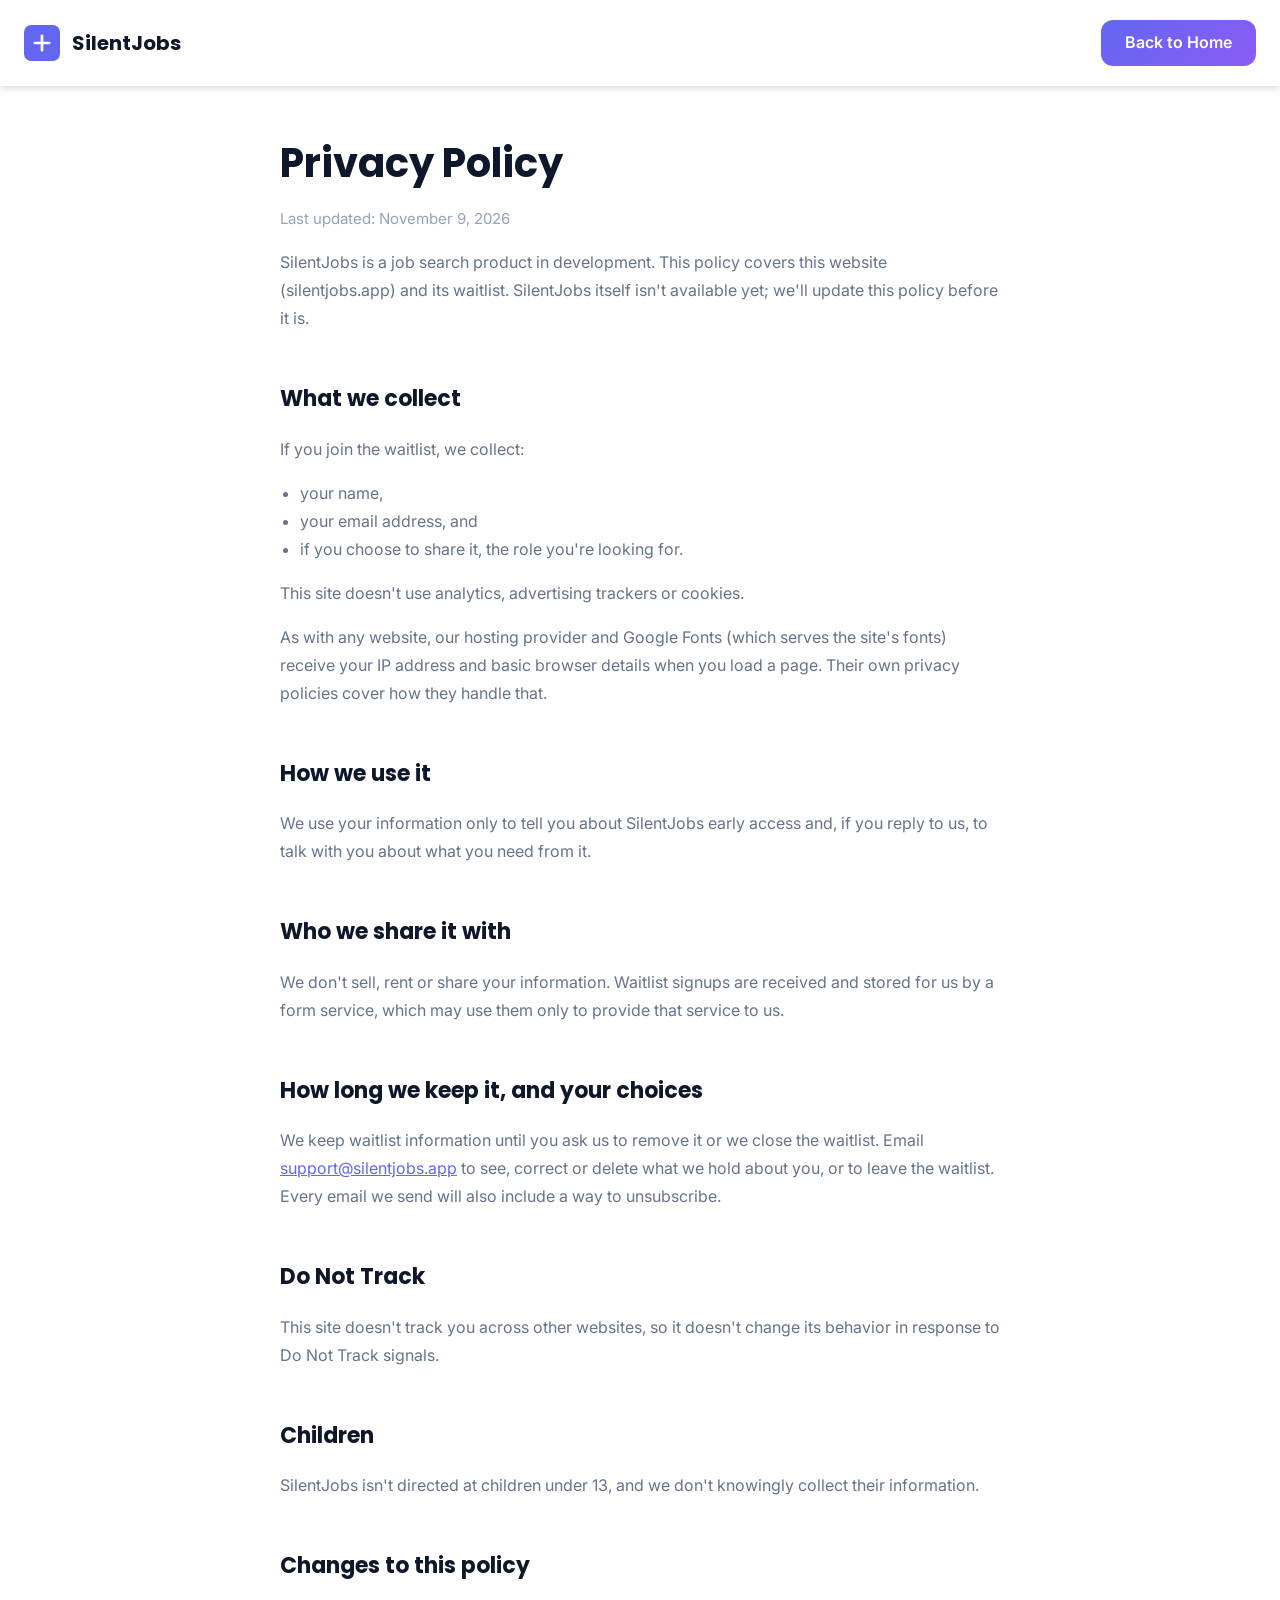
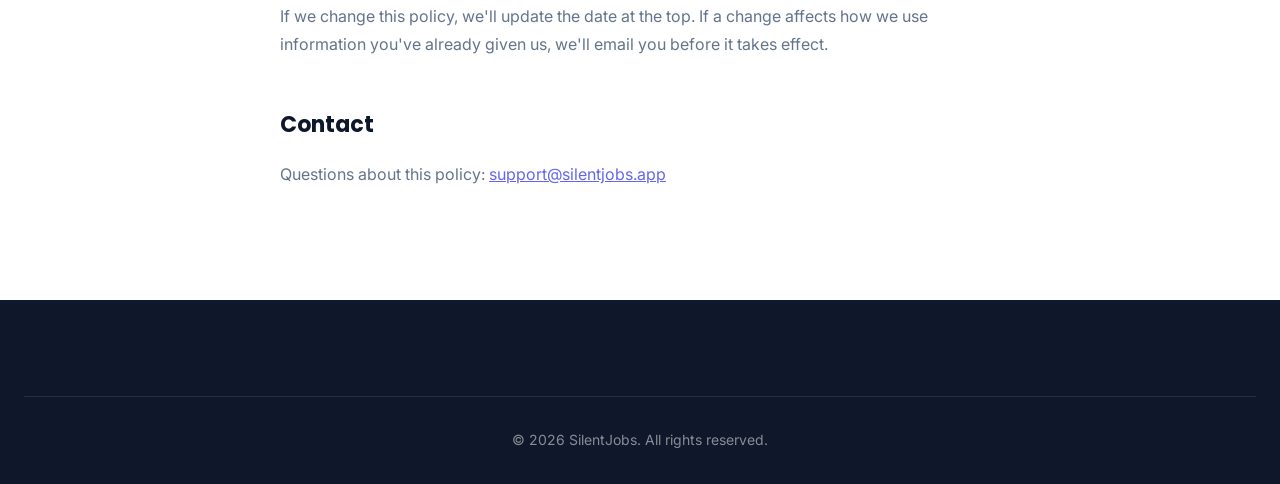
==== privacy.html @ 8fa4b3b9 "SilentJobs marketing site (coming-soon page and privacy policy)" ====
<!DOCTYPE html>
<html lang="en">
<head>
    <meta charset="UTF-8">
    <meta name="viewport" content="width=device-width, initial-scale=1.0">
    <meta name="description" content="How SilentJobs handles the information you share on silentjobs.app and its waitlist.">
    <title>Privacy Policy - SilentJobs</title>

    <link rel="stylesheet" href="styles.css">
    <link rel="preconnect" href="https://fonts.googleapis.com">
    <link rel="preconnect" href="https://fonts.gstatic.com" crossorigin>
    <link href="https://fonts.googleapis.com/css2?family=Inter:wght@300;400;500;600;700;800;900&family=Poppins:wght@600;700;800&display=swap" rel="stylesheet">
</head>
<body>
    <nav class="navbar scrolled">
        <div class="container">
            <div class="nav-content">
                <a href="index.html" class="logo">
                    <svg class="logo-svg" viewBox="0 0 40 40" fill="none" xmlns="http://www.w3.org/2000/svg">
                        <rect width="40" height="40" rx="8" fill="url(#logo-gradient)"/>
                        <path d="M20 12v8m0 0v8m0-8h8m-8 0h-8" stroke="white" stroke-width="3" stroke-linecap="round"/>
                        <defs>
                            <linearGradient id="logo-gradient" x1="0" y1="0" x2="40" y2="40">
                                <stop offset="0%" stop-color="#6366f1"/>
                                <stop offset="100%" stop-color="#8b5cf6"/>
                            </linearGradient>
                        </defs>
                    </svg>
                    <span class="logo-text">SilentJobs</span>
                </a>
                <a href="index.html" class="btn-nav">Back to Home</a>
            </div>
        </div>
    </nav>

    <main class="legal-page">
        <div class="container">
            <article class="legal-content">
                <h1>Privacy Policy</h1>
                <p class="legal-updated">Last updated: November 9, 2026</p>

                <p>SilentJobs is a job search product in development. This policy covers this website (silentjobs.app) and its waitlist. SilentJobs itself isn't available yet; we'll update this policy before it is.</p>

                <h2>What we collect</h2>
                <p>If you join the waitlist, we collect:</p>
                <ul>
                    <li>your name,</li>
                    <li>your email address, and</li>
                    <li>if you choose to share it, the role you're looking for.</li>
                </ul>
                <p>This site doesn't use analytics, advertising trackers or cookies.</p>
                <p>As with any website, our hosting provider and Google Fonts (which serves the site's fonts) receive your IP address and basic browser details when you load a page. Their own privacy policies cover how they handle that.</p>

                <h2>How we use it</h2>
                <p>We use your information only to tell you about SilentJobs early access and, if you reply to us, to talk with you about what you need from it.</p>

                <h2>Who we share it with</h2>
                <p>We don't sell, rent or share your information. Waitlist signups are received and stored for us by a form service, which may use them only to provide that service to us.</p>

                <h2>How long we keep it, and your choices</h2>
                <p>We keep waitlist information until you ask us to remove it or we close the waitlist. Email <a href="mailto:support@silentjobs.app">support@silentjobs.app</a> to see, correct or delete what we hold about you, or to leave the waitlist. Every email we send will also include a way to unsubscribe.</p>

                <h2>Do Not Track</h2>
                <p>This site doesn't track you across other websites, so it doesn't change its behavior in response to Do Not Track signals.</p>

                <h2>Children</h2>
                <p>SilentJobs isn't directed at children under 13, and we don't knowingly collect their information.</p>

                <h2>Changes to this policy</h2>
                <p>If we change this policy, we'll update the date at the top. If a change affects how we use information you've already given us, we'll email you before it takes effect.</p>

                <h2>Contact</h2>
                <p>Questions about this policy: <a href="mailto:support@silentjobs.app">support@silentjobs.app</a></p>
            </article>
        </div>
    </main>

    <footer class="footer">
        <div class="container">
            <div class="footer-bottom">
                <p>&copy; 2026 SilentJobs. All rights reserved.</p>
            </div>
        </div>
    </footer>
</body>
</html>
---- styles.css ----
/* ===========================
   CSS Variables & Reset
   =========================== */
:root {
    /* Colors */
    --primary: #6366f1;
    --primary-dark: #4f46e5;
    --primary-light: #818cf8;
    --secondary: #8b5cf6;
    --accent: #ec4899;

    --text-primary: #0f172a;
    --text-secondary: #64748b;
    --text-light: #94a3b8;

    --bg-primary: #ffffff;
    --bg-secondary: #f8fafc;
    --bg-tertiary: #f1f5f9;
    --bg-dark: #0f172a;

    --border-color: #e2e8f0;
    --border-light: #f1f5f9;

    /* Gradients */
    --gradient-primary: linear-gradient(135deg, #6366f1 0%, #8b5cf6 100%);
    --gradient-accent: linear-gradient(135deg, #ec4899 0%, #f43f5e 100%);
    --gradient-warm: linear-gradient(135deg, #f093fb 0%, #f5576c 100%);
    --gradient-cool: linear-gradient(135deg, #4facfe 0%, #00f2fe 100%);

    /* Spacing */
    --spacing-xs: 0.5rem;
    --spacing-sm: 1rem;
    --spacing-md: 1.5rem;
    --spacing-lg: 2rem;
    --spacing-xl: 3rem;
    --spacing-2xl: 4rem;
    --spacing-3xl: 6rem;

    /* Border Radius */
    --radius-sm: 0.5rem;
    --radius-md: 0.75rem;
    --radius-lg: 1rem;
    --radius-xl: 1.5rem;
    --radius-2xl: 2rem;

    /* Shadows */
    --shadow-sm: 0 1px 3px 0 rgb(0 0 0 / 0.1);
    --shadow-md: 0 4px 6px -1px rgb(0 0 0 / 0.1);
    --shadow-lg: 0 10px 20px -5px rgb(0 0 0 / 0.1);
    --shadow-xl: 0 20px 25px -5px rgb(0 0 0 / 0.1);
    --shadow-2xl: 0 25px 50px -12px rgb(0 0 0 / 0.25);

    /* Typography */
    --font-family: 'Inter', -apple-system, BlinkMacSystemFont, 'Segoe UI', Roboto, sans-serif;
    --font-heading: 'Poppins', 'Inter', -apple-system, sans-serif;
}

* {
    margin: 0;
    padding: 0;
    box-sizing: border-box;
}

html {
    scroll-behavior: smooth;
    scroll-padding-top: 80px;
}

body {
    font-family: var(--font-family);
    color: var(--text-primary);
    background-color: var(--bg-primary);
    line-height: 1.6;
    overflow-x: hidden;
    -webkit-font-smoothing: antialiased;
    -moz-osx-font-smoothing: grayscale;
}

.container {
    max-width: 1280px;
    margin: 0 auto;
    padding: 0 var(--spacing-md);
}

/* ===========================
   Navigation
   =========================== */
.navbar {
    position: fixed;
    top: 0;
    left: 0;
    right: 0;
    background: rgba(255, 255, 255, 0.95);
    backdrop-filter: blur(20px);
    border-bottom: 1px solid var(--border-light);
    z-index: 1000;
    transition: all 0.3s cubic-bezier(0.4, 0, 0.2, 1);
}

.navbar.scrolled {
    background: rgba(255, 255, 255, 0.98);
    box-shadow: var(--shadow-md);
    border-bottom-color: var(--border-color);
}

.nav-content {
    display: flex;
    justify-content: space-between;
    align-items: center;
    padding: 1.25rem 0;
}

.logo {
    display: flex;
    align-items: center;
    gap: 0.75rem;
    font-size: 1.25rem;
    font-weight: 700;
    font-family: var(--font-heading);
    color: var(--text-primary);
    text-decoration: none;
    transition: transform 0.3s ease;
}

.logo:hover {
    transform: scale(1.02);
}

.logo-svg {
    width: 36px;
    height: 36px;
}

.nav-links {
    display: flex;
    gap: 2rem;
    list-style: none;
    align-items: center;
}

.nav-links a {
    color: var(--text-secondary);
    text-decoration: none;
    font-weight: 500;
    font-size: 0.9375rem;
    transition: all 0.3s ease;
    position: relative;
}

.nav-links a:not(.btn-nav):hover {
    color: var(--primary);
}

.nav-links a:not(.btn-nav)::after {
    content: '';
    position: absolute;
    bottom: -4px;
    left: 0;
    width: 0;
    height: 2px;
    background: var(--gradient-primary);
    transition: width 0.3s ease;
}

.nav-links a:not(.btn-nav):hover::after {
    width: 100%;
}

.btn-nav {
    background: var(--gradient-primary);
    color: white !important;
    padding: 0.625rem 1.5rem;
    border-radius: var(--radius-md);
    font-weight: 600;
    text-decoration: none;
    transition: all 0.3s ease;
}

.btn-nav:hover {
    transform: translateY(-1px);
    box-shadow: var(--shadow-lg);
}

.btn-nav::after {
    display: none;
}

.mobile-menu-toggle {
    display: none;
    flex-direction: column;
    gap: 5px;
    background: none;
    border: none;
    cursor: pointer;
    padding: 0.5rem;
}

.mobile-menu-toggle span {
    width: 24px;
    height: 2px;
    background: var(--text-primary);
    border-radius: 2px;
    transition: all 0.3s ease;
}

/* ===========================
   Hero Section
   =========================== */
.hero {
    position: relative;
    padding: 9rem 0 5rem;
    overflow: hidden;
    background: linear-gradient(180deg, #faf5ff 0%, #ffffff 100%);
}

.hero-background {
    position: absolute;
    top: 0;
    left: 0;
    right: 0;
    bottom: 0;
    overflow: hidden;
    z-index: 0;
}

.gradient-orb {
    position: absolute;
    border-radius: 50%;
    filter: blur(80px);
    opacity: 0.4;
    animation: float 20s ease-in-out infinite;
}

.orb-1 {
    width: 500px;
    height: 500px;
    background: radial-gradient(circle, #6366f1 0%, transparent 70%);
    top: -250px;
    left: -100px;
}

.orb-2 {
    width: 400px;
    height: 400px;
    background: radial-gradient(circle, #8b5cf6 0%, transparent 70%);
    top: 100px;
    right: -100px;
    animation-delay: -5s;
}

.orb-3 {
    width: 350px;
    height: 350px;
    background: radial-gradient(circle, #ec4899 0%, transparent 70%);
    bottom: -150px;
    left: 50%;
    animation-delay: -10s;
}

@keyframes float {
    0%, 100% { transform: translate(0, 0) scale(1); }
    33% { transform: translate(30px, -30px) scale(1.1); }
    66% { transform: translate(-20px, 20px) scale(0.9); }
}

.hero-content {
    position: relative;
    z-index: 1;
    display: grid;
    grid-template-columns: 1.1fr 1fr;
    gap: 4rem;
    align-items: center;
}

.hero-badge {
    display: inline-flex;
    align-items: center;
    gap: 0.5rem;
    background: rgba(99, 102, 241, 0.1);
    color: var(--primary);
    padding: 0.5rem 1rem;
    border-radius: 999px;
    font-size: 0.875rem;
    font-weight: 600;
    margin-bottom: var(--spacing-lg);
    border: 1px solid rgba(99, 102, 241, 0.2);
}

.badge-dot {
    width: 8px;
    height: 8px;
    background: var(--primary);
    border-radius: 50%;
    animation: pulse 2s ease-in-out infinite;
}

@keyframes pulse {
    0%, 100% { opacity: 1; transform: scale(1); }
    50% { opacity: 0.5; transform: scale(1.1); }
}

.hero-title {
    font-size: 4rem;
    font-weight: 800;
    line-height: 1.1;
    margin-bottom: var(--spacing-lg);
    font-family: var(--font-heading);
    letter-spacing: -0.02em;
}

.gradient-text {
    background: var(--gradient-primary);
    -webkit-background-clip: text;
    -webkit-text-fill-color: transparent;
    background-clip: text;
}

.hero-subtitle {
    font-size: 1.25rem;
    color: var(--text-secondary);
    margin-bottom: var(--spacing-xl);
    line-height: 1.7;
    max-width: 600px;
}

.hero-cta {
    display: flex;
    gap: var(--spacing-md);
    margin-bottom: var(--spacing-xl);
    flex-wrap: wrap;
}

.btn-hero {
    display: inline-flex;
    align-items: center;
    gap: 0.5rem;
    padding: 1rem 2rem;
    border-radius: var(--radius-lg);
    font-weight: 600;
    font-size: 1.0625rem;
    text-decoration: none;
    transition: all 0.3s cubic-bezier(0.4, 0, 0.2, 1);
    border: 2px solid transparent;
}

.btn-hero.btn-primary {
    background: var(--gradient-primary);
    color: white;
}

.btn-hero.btn-primary:hover {
    transform: translateY(-2px);
    box-shadow: 0 20px 40px -10px rgba(99, 102, 241, 0.4);
}

.btn-hero.btn-secondary {
    background: white;
    color: var(--text-primary);
    border-color: var(--border-color);
}

.btn-hero.btn-secondary:hover {
    border-color: var(--primary);
    background: rgba(99, 102, 241, 0.05);
    transform: translateY(-2px);
}

.hero-social-proof {
    display: flex;
    align-items: center;
    gap: var(--spacing-md);
}

.avatars {
    display: flex;
}

.avatar {
    width: 40px;
    height: 40px;
    border-radius: 50%;
    display: flex;
    align-items: center;
    justify-content: center;
    color: white;
    font-weight: 600;
    border: 3px solid white;
    margin-left: -12px;
    font-size: 0.875rem;
}

.avatar:first-child {
    margin-left: 0;
}

.social-proof-text {
    display: flex;
    flex-direction: column;
}

.rating {
    color: #fbbf24;
    font-size: 0.875rem;
    letter-spacing: 2px;
}

.social-proof-text p {
    font-size: 0.875rem;
    color: var(--text-secondary);
}

/* Hero Visual / Email Mockup */
.hero-visual {
    position: relative;
}

.mockup-container {
    position: relative;
    animation: float-gentle 6s ease-in-out infinite;
}

@keyframes float-gentle {
    0%, 100% { transform: translateY(0px); }
    50% { transform: translateY(-15px); }
}

.email-mockup {
    background: white;
    border-radius: var(--radius-xl);
    box-shadow: var(--shadow-2xl);
    border: 1px solid var(--border-color);
    overflow: hidden;
}

.email-toolbar {
    display: flex;
    align-items: center;
    justify-content: space-between;
    padding: 1rem 1.25rem;
    background: #f8fafc;
    border-bottom: 1px solid var(--border-color);
}

.toolbar-dots {
    display: flex;
    gap: 0.5rem;
}

.toolbar-dots .dot {
    width: 12px;
    height: 12px;
    border-radius: 50%;
}

.dot.red { background: #ef4444; }
.dot.yellow { background: #f59e0b; }
.dot.green { background: #10b981; }

.toolbar-title {
    font-weight: 600;
    font-size: 0.875rem;
    color: var(--text-secondary);
}

.email-header {
    padding: 1.5rem 1.5rem 1rem;
    border-bottom: 1px solid var(--border-light);
}

.email-from {
    display: flex;
    align-items: center;
    gap: 0.75rem;
    margin-bottom: 0.75rem;
}

.from-avatar {
    width: 40px;
    height: 40px;
    border-radius: 50%;
    background: var(--gradient-primary);
    color: white;
    display: flex;
    align-items: center;
    justify-content: center;
    font-weight: 700;
    font-size: 0.875rem;
}

.from-info {
    flex: 1;
}

.from-name {
    font-weight: 600;
    font-size: 0.9375rem;
    color: var(--text-primary);
}

.from-email {
    font-size: 0.8125rem;
    color: var(--text-secondary);
}

.email-meta {
    display: flex;
    align-items: center;
    gap: 0.75rem;
    justify-content: space-between;
}

.email-time {
    font-size: 0.8125rem;
    color: var(--text-secondary);
}

.email-badge {
    background: var(--gradient-primary);
    color: white;
    padding: 0.25rem 0.75rem;
    border-radius: 999px;
    font-size: 0.75rem;
    font-weight: 600;
}

.email-subject {
    padding: 1rem 1.5rem;
    font-weight: 600;
    font-size: 1.0625rem;
    color: var(--text-primary);
    background: linear-gradient(180deg, #fafafa 0%, white 100%);
    border-bottom: 1px solid var(--border-light);
}

.email-body {
    padding: 1.5rem;
    max-height: 400px;
    overflow: hidden;
}

.job-card {
    background: var(--bg-secondary);
    padding: 1.25rem;
    border-radius: var(--radius-lg);
    margin-bottom: 1rem;
    transition: all 0.3s ease;
    border: 1px solid var(--border-light);
}

.job-card:hover {
    transform: translateX(4px);
    box-shadow: var(--shadow-md);
}

.job-card.blur {
    opacity: 0.5;
    filter: blur(2px);
}

.job-card.featured {
    border-color: rgba(99, 102, 241, 0.3);
    background: linear-gradient(135deg, rgba(99, 102, 241, 0.05) 0%, rgba(139, 92, 246, 0.05) 100%);
}

.job-header {
    display: flex;
    align-items: center;
    justify-content: space-between;
    margin-bottom: 0.75rem;
}

.company-logo {
    width: 48px;
    height: 48px;
    border-radius: var(--radius-md);
    display: flex;
    align-items: center;
    justify-content: center;
    color: white;
    font-weight: 700;
    font-size: 0.875rem;
}

.job-match-badge {
    background: rgba(99, 102, 241, 0.1);
    color: var(--primary);
    padding: 0.25rem 0.625rem;
    border-radius: var(--radius-sm);
    font-size: 0.75rem;
    font-weight: 600;
}

.job-title {
    font-weight: 700;
    font-size: 1.0625rem;
    color: var(--text-primary);
    margin-bottom: 0.25rem;
}

.job-company {
    font-size: 0.9375rem;
    color: var(--text-secondary);
    margin-bottom: 0.75rem;
}

.job-details {
    display: flex;
    flex-wrap: wrap;
    gap: 0.75rem;
    margin-bottom: 0.75rem;
}

.detail {
    font-size: 0.8125rem;
    color: var(--text-secondary);
}

.job-tags {
    display: flex;
    flex-wrap: wrap;
    gap: 0.5rem;
}

.tag {
    background: rgba(99, 102, 241, 0.1);
    color: var(--primary);
    padding: 0.25rem 0.625rem;
    border-radius: var(--radius-sm);
    font-size: 0.75rem;
    font-weight: 500;
}

.mockup-glow {
    position: absolute;
    top: 50%;
    left: 50%;
    width: 120%;
    height: 120%;
    background: radial-gradient(circle, rgba(99, 102, 241, 0.15) 0%, transparent 70%);
    transform: translate(-50%, -50%);
    z-index: -1;
    filter: blur(40px);
}

/* ===========================
   Stats Bar
   =========================== */
.stats-bar {
    background: white;
    border-top: 1px solid var(--border-light);
    border-bottom: 1px solid var(--border-light);
    padding: 2.5rem 0;
}

.stats-grid {
    display: grid;
    grid-template-columns: repeat(7, 1fr);
    align-items: center;
    gap: var(--spacing-md);
}

.stat-item {
    text-align: center;
}

.stat-number {
    font-size: 2.5rem;
    font-weight: 800;
    background: var(--gradient-primary);
    -webkit-background-clip: text;
    -webkit-text-fill-color: transparent;
    background-clip: text;
    font-family: var(--font-heading);
    line-height: 1;
    margin-bottom: 0.5rem;
}

.stat-label {
    font-size: 0.875rem;
    color: var(--text-secondary);
    font-weight: 500;
}

.stat-divider {
    width: 1px;
    height: 40px;
    background: var(--border-color);
    justify-self: center;
}

/* ===========================
   Section Headers
   =========================== */
.section-header {
    text-align: center;
    margin-bottom: var(--spacing-3xl);
}

.section-title {
    font-size: 2.75rem;
    font-weight: 800;
    font-family: var(--font-heading);
    margin-bottom: var(--spacing-md);
    letter-spacing: -0.02em;
    color: var(--text-primary);
}

.section-subtitle {
    font-size: 1.125rem;
    color: var(--text-secondary);
    max-width: 700px;
    margin: 0 auto;
    line-height: 1.7;
}

/* ===========================
   Problem Section
   =========================== */
.problem-section {
    padding: var(--spacing-3xl) 0;
    background: white;
}

.problems-grid {
    display: grid;
    grid-template-columns: repeat(auto-fit, minmax(260px, 1fr));
    gap: var(--spacing-lg);
}

.problem-card {
    background: linear-gradient(135deg, #fafafa 0%, white 100%);
    padding: var(--spacing-xl);
    border-radius: var(--radius-xl);
    text-align: center;
    transition: all 0.3s cubic-bezier(0.4, 0, 0.2, 1);
    border: 1px solid var(--border-light);
}

.problem-card:hover {
    transform: translateY(-8px);
    box-shadow: var(--shadow-xl);
    border-color: rgba(99, 102, 241, 0.2);
}

.problem-icon {
    font-size: 3.5rem;
    margin-bottom: var(--spacing-md);
}

.problem-card h3 {
    font-size: 1.375rem;
    font-weight: 700;
    margin-bottom: var(--spacing-sm);
    font-family: var(--font-heading);
}

.problem-card p {
    color: var(--text-secondary);
    line-height: 1.7;
}

/* ===========================
   Features Section
   =========================== */
.features-section {
    padding: var(--spacing-3xl) 0;
    background: var(--bg-secondary);
}

.features-grid {
    display: grid;
    grid-template-columns: repeat(auto-fit, minmax(340px, 1fr));
    gap: var(--spacing-xl);
}

.feature-card {
    background: white;
    padding: var(--spacing-xl);
    border-radius: var(--radius-xl);
    transition: all 0.3s cubic-bezier(0.4, 0, 0.2, 1);
    border: 1px solid var(--border-light);
    position: relative;
    overflow: hidden;
}

.feature-card::before {
    content: '';
    position: absolute;
    top: 0;
    left: 0;
    right: 0;
    height: 4px;
    background: var(--gradient-primary);
    transform: scaleX(0);
    transition: transform 0.3s ease;
}

.feature-card:hover::before {
    transform: scaleX(1);
}

.feature-card:hover {
    transform: translateY(-8px);
    box-shadow: var(--shadow-xl);
}

.feature-icon-wrapper {
    width: 64px;
    height: 64px;
    background: linear-gradient(135deg, rgba(99, 102, 241, 0.1) 0%, rgba(139, 92, 246, 0.1) 100%);
    border-radius: var(--radius-lg);
    display: flex;
    align-items: center;
    justify-content: center;
    margin-bottom: var(--spacing-md);
}

.feature-icon {
    font-size: 2rem;
}

.feature-card h3 {
    font-size: 1.375rem;
    font-weight: 700;
    margin-bottom: var(--spacing-sm);
    font-family: var(--font-heading);
}

.feature-card p {
    color: var(--text-secondary);
    line-height: 1.7;
    margin-bottom: var(--spacing-md);
}

.feature-highlight {
    display: inline-block;
    background: rgba(99, 102, 241, 0.1);
    color: var(--primary);
    padding: 0.375rem 0.875rem;
    border-radius: 999px;
    font-size: 0.8125rem;
    font-weight: 600;
}

/* ===========================
   How It Works Section
   =========================== */
.how-it-works-section {
    padding: var(--spacing-3xl) 0;
    background: white;
}

.steps-container {
    max-width: 900px;
    margin: 0 auto;
}

.step {
    display: grid;
    grid-template-columns: 140px 1fr;
    gap: var(--spacing-xl);
    margin-bottom: var(--spacing-2xl);
    opacity: 0;
    animation: fadeInUp 0.6s ease forwards;
}

.step:nth-child(2) { animation-delay: 0.1s; }
.step:nth-child(4) { animation-delay: 0.2s; }
.step:nth-child(6) { animation-delay: 0.3s; }

@keyframes fadeInUp {
    from {
        opacity: 0;
        transform: translateY(30px);
    }
    to {
        opacity: 1;
        transform: translateY(0);
    }
}

.step-visual {
    position: relative;
    display: flex;
    flex-direction: column;
    align-items: center;
}

.step-number {
    width: 80px;
    height: 80px;
    background: var(--gradient-primary);
    color: white;
    border-radius: 50%;
    display: flex;
    align-items: center;
    justify-content: center;
    font-size: 2.25rem;
    font-weight: 800;
    font-family: var(--font-heading);
    box-shadow: var(--shadow-lg);
    margin-bottom: var(--spacing-sm);
}

.step-icon {
    font-size: 2rem;
}

.step-content h3 {
    font-size: 1.625rem;
    font-weight: 700;
    margin-bottom: var(--spacing-sm);
    font-family: var(--font-heading);
}

.step-content p {
    color: var(--text-secondary);
    line-height: 1.7;
    margin-bottom: var(--spacing-md);
}

.step-example {
    display: flex;
    flex-wrap: wrap;
    gap: 0.5rem;
    margin-top: var(--spacing-md);
}

.example-tag {
    background: rgba(99, 102, 241, 0.1);
    color: var(--primary);
    padding: 0.5rem 1rem;
    border-radius: var(--radius-md);
    font-size: 0.875rem;
    font-weight: 600;
}

.example-tag.success {
    background: rgba(16, 185, 129, 0.1);
    color: #059669;
}

.search-animation {
    display: flex;
    gap: 0.5rem;
}

.search-dot {
    width: 12px;
    height: 12px;
    background: var(--primary);
    border-radius: 50%;
    animation: bounce 1.4s ease-in-out infinite;
}

.search-dot:nth-child(2) { animation-delay: 0.2s; }
.search-dot:nth-child(3) { animation-delay: 0.4s; }

@keyframes bounce {
    0%, 80%, 100% { transform: scale(0); opacity: 0.5; }
    40% { transform: scale(1); opacity: 1; }
}

.step-connector {
    display: flex;
    flex-direction: column;
    align-items: center;
    margin: -1.5rem 0;
    position: relative;
    left: 70px;
}

.connector-line {
    width: 2px;
    height: 60px;
    background: linear-gradient(180deg, var(--primary) 0%, var(--secondary) 100%);
    opacity: 0.3;
}

.connector-dot {
    width: 8px;
    height: 8px;
    background: var(--primary);
    border-radius: 50%;
    position: absolute;
    top: 50%;
    transform: translateY(-50%);
}

/* ===========================
   Testimonials Section
   =========================== */
.testimonials-section {
    padding: var(--spacing-3xl) 0;
    background: linear-gradient(180deg, #fafafa 0%, white 100%);
}

.testimonials-grid {
    display: grid;
    grid-template-columns: repeat(auto-fit, minmax(320px, 1fr));
    gap: var(--spacing-xl);
}

.testimonial-card {
    background: white;
    padding: var(--spacing-xl);
    border-radius: var(--radius-xl);
    box-shadow: var(--shadow-md);
    transition: all 0.3s cubic-bezier(0.4, 0, 0.2, 1);
    border: 1px solid var(--border-light);
}

.testimonial-card:hover {
    transform: translateY(-8px);
    box-shadow: var(--shadow-xl);
}

.testimonial-rating {
    color: #fbbf24;
    font-size: 1.125rem;
    letter-spacing: 2px;
    margin-bottom: var(--spacing-md);
}

.testimonial-text {
    font-size: 1.0625rem;
    line-height: 1.7;
    color: var(--text-primary);
    margin-bottom: var(--spacing-lg);
    font-style: italic;
}

.testimonial-author {
    display: flex;
    align-items: center;
    gap: 0.75rem;
}

.author-avatar {
    width: 48px;
    height: 48px;
    border-radius: 50%;
    display: flex;
    align-items: center;
    justify-content: center;
    color: white;
    font-weight: 700;
}

.author-name {
    font-weight: 600;
    color: var(--text-primary);
}

.author-title {
    font-size: 0.875rem;
    color: var(--text-secondary);
}

/* ===========================
   Pricing Section
   =========================== */
.pricing-section {
    padding: var(--spacing-3xl) 0;
    background: white;
}

.pricing-grid {
    display: grid;
    grid-template-columns: repeat(auto-fit, minmax(300px, 1fr));
    gap: var(--spacing-xl);
    max-width: 1100px;
    margin: 0 auto;
}

.pricing-card {
    background: white;
    padding: var(--spacing-xl);
    border-radius: var(--radius-2xl);
    border: 2px solid var(--border-color);
    transition: all 0.3s cubic-bezier(0.4, 0, 0.2, 1);
    position: relative;
    display: flex;
    flex-direction: column;
}

.pricing-card:hover {
    transform: translateY(-8px);
    box-shadow: var(--shadow-xl);
}

.pricing-card.featured {
    border-color: var(--primary);
    background: linear-gradient(135deg, rgba(99, 102, 241, 0.03) 0%, rgba(139, 92, 246, 0.03) 100%);
    transform: scale(1.05);
}

.pricing-card.featured:hover {
    transform: scale(1.05) translateY(-8px);
}

.pricing-badge {
    position: absolute;
    top: -14px;
    left: 50%;
    transform: translateX(-50%);
    background: var(--gradient-primary);
    color: white;
    padding: 0.375rem 1.25rem;
    border-radius: 999px;
    font-size: 0.8125rem;
    font-weight: 700;
    text-transform: uppercase;
    letter-spacing: 0.5px;
}

.pricing-header {
    text-align: center;
    padding-bottom: var(--spacing-lg);
    border-bottom: 1px solid var(--border-light);
    margin-bottom: var(--spacing-lg);
}

.pricing-header h3 {
    font-size: 1.5rem;
    font-weight: 700;
    margin-bottom: var(--spacing-md);
    font-family: var(--font-heading);
}

.price {
    display: flex;
    align-items: baseline;
    justify-content: center;
    gap: 0.25rem;
    margin-bottom: var(--spacing-sm);
}

.price-amount {
    font-size: 3.5rem;
    font-weight: 800;
    background: var(--gradient-primary);
    -webkit-background-clip: text;
    -webkit-text-fill-color: transparent;
    background-clip: text;
    font-family: var(--font-heading);
}

.price-period {
    color: var(--text-secondary);
    font-size: 1.125rem;
}

.pricing-description {
    color: var(--text-secondary);
    font-size: 0.9375rem;
}

.pricing-features {
    list-style: none;
    margin-bottom: var(--spacing-lg);
    flex: 1;
}

.pricing-features li {
    padding: 0.75rem 0;
    color: var(--text-primary);
    display: flex;
    align-items: center;
    gap: 0.75rem;
}

.check {
    color: #10b981;
    font-weight: 700;
}

.cross {
    color: var(--text-light);
}

.btn-pricing {
    width: 100%;
    display: block;
    text-align: center;
    padding: 1rem;
    border-radius: var(--radius-lg);
    text-decoration: none;
    font-weight: 600;
    font-size: 1.0625rem;
    background: white;
    color: var(--text-primary);
    border: 2px solid var(--border-color);
    transition: all 0.3s cubic-bezier(0.4, 0, 0.2, 1);
}

.btn-pricing:hover {
    border-color: var(--primary);
    background: rgba(99, 102, 241, 0.05);
}

.btn-pricing.btn-primary {
    background: var(--gradient-primary);
    color: white;
    border: none;
}

.btn-pricing.btn-primary:hover {
    transform: translateY(-2px);
    box-shadow: 0 12px 24px -8px rgba(99, 102, 241, 0.4);
}

.pricing-note {
    text-align: center;
    margin-top: 0.75rem;
    font-size: 0.8125rem;
    color: var(--text-secondary);
}

/* ===========================
   Waitlist Section
   =========================== */
.waitlist-section {
    padding: var(--spacing-3xl) 0;
    background: linear-gradient(135deg, #667eea 0%, #764ba2 100%);
    color: white;
    position: relative;
    overflow: hidden;
}

.cta-background {
    position: absolute;
    top: 0;
    left: 0;
    right: 0;
    bottom: 0;
    overflow: hidden;
}

.orb-4 {
    width: 600px;
    height: 600px;
    background: radial-gradient(circle, rgba(255, 255, 255, 0.15) 0%, transparent 70%);
    top: -300px;
    right: -200px;
}

.orb-5 {
    width: 500px;
    height: 500px;
    background: radial-gradient(circle, rgba(255, 255, 255, 0.1) 0%, transparent 70%);
    bottom: -250px;
    left: -150px;
}

.waitlist-content {
    position: relative;
    z-index: 1;
    max-width: 700px;
    margin: 0 auto;
}

.waitlist-header {
    text-align: center;
    margin-bottom: var(--spacing-xl);
}

.waitlist-badge {
    display: inline-flex;
    align-items: center;
    gap: 0.5rem;
    background: rgba(255, 255, 255, 0.2);
    padding: 0.5rem 1rem;
    border-radius: 999px;
    font-size: 0.875rem;
    font-weight: 600;
    margin-bottom: var(--spacing-lg);
}

.waitlist-section .section-title,
.waitlist-section .section-subtitle {
    color: white;
}

.waitlist-form {
    background: rgba(255, 255, 255, 0.15);
    backdrop-filter: blur(20px);
    padding: var(--spacing-xl);
    border-radius: var(--radius-2xl);
    border: 1px solid rgba(255, 255, 255, 0.2);
    margin-bottom: var(--spacing-xl);
}

.form-row {
    display: grid;
    grid-template-columns: 1fr 1fr;
    gap: var(--spacing-md);
}

.form-group {
    margin-bottom: var(--spacing-md);
}

.form-group input {
    width: 100%;
    padding: 1rem 1.25rem;
    border-radius: var(--radius-lg);
    border: 2px solid rgba(255, 255, 255, 0.3);
    background: rgba(255, 255, 255, 0.1);
    color: white;
    font-size: 1rem;
    transition: all 0.3s ease;
}

.form-group input::placeholder {
    color: rgba(255, 255, 255, 0.7);
}

.form-group input:focus {
    outline: none;
    border-color: white;
    background: rgba(255, 255, 255, 0.2);
}

.btn-waitlist {
    width: 100%;
    display: flex;
    align-items: center;
    justify-content: center;
    gap: 0.5rem;
    padding: 1.125rem 2rem;
    border-radius: var(--radius-lg);
    background: white;
    color: var(--primary);
    border: none;
    font-weight: 700;
    font-size: 1.0625rem;
    cursor: pointer;
    transition: all 0.3s cubic-bezier(0.4, 0, 0.2, 1);
}

.btn-waitlist:hover {
    transform: translateY(-2px);
    box-shadow: 0 12px 24px -8px rgba(0, 0, 0, 0.3);
}

.form-note {
    text-align: center;
    margin-top: var(--spacing-md);
    font-size: 0.875rem;
    color: rgba(255, 255, 255, 0.9);
}

.waitlist-success {
    text-align: center;
    padding: var(--spacing-xl);
    background: rgba(255, 255, 255, 0.15);
    backdrop-filter: blur(20px);
    border-radius: var(--radius-2xl);
    border: 1px solid rgba(255, 255, 255, 0.2);
}

.success-animation {
    margin-bottom: var(--spacing-md);
}

.success-icon {
    width: 80px;
    height: 80px;
    background: rgba(16, 185, 129, 0.2);
    border-radius: 50%;
    display: inline-flex;
    align-items: center;
    justify-content: center;
    font-size: 2.5rem;
    color: #10b981;
    animation: scaleIn 0.5s ease;
}

@keyframes scaleIn {
    from { transform: scale(0); }
    to { transform: scale(1); }
}

.waitlist-success h3 {
    font-size: 1.875rem;
    font-weight: 700;
    margin-bottom: var(--spacing-sm);
    font-family: var(--font-heading);
}

.waitlist-benefits {
    display: grid;
    grid-template-columns: repeat(auto-fit, minmax(200px, 1fr));
    gap: var(--spacing-lg);
}

.benefit {
    display: flex;
    align-items: flex-start;
    gap: var(--spacing-md);
    background: rgba(255, 255, 255, 0.1);
    padding: var(--spacing-md);
    border-radius: var(--radius-lg);
    border: 1px solid rgba(255, 255, 255, 0.2);
}

.benefit-icon {
    font-size: 2rem;
}

.benefit-text {
    display: flex;
    flex-direction: column;
}

.benefit-text strong {
    font-weight: 700;
    margin-bottom: 0.25rem;
}

.benefit-text span {
    font-size: 0.875rem;
    opacity: 0.9;
}

/* ===========================
   Footer
   =========================== */
.footer {
    background: var(--bg-dark);
    color: rgba(255, 255, 255, 0.7);
    padding: var(--spacing-3xl) 0 var(--spacing-lg);
}

.footer-content {
    display: grid;
    grid-template-columns: 1.5fr 2fr;
    gap: var(--spacing-3xl);
    margin-bottom: var(--spacing-2xl);
}

.footer-brand .logo {
    color: white;
    margin-bottom: var(--spacing-md);
}

.footer-tagline {
    color: rgba(255, 255, 255, 0.6);
    margin-bottom: 0.5rem;
    font-size: 0.9375rem;
}

.footer-social {
    display: flex;
    gap: var(--spacing-md);
    margin-top: var(--spacing-lg);
}

.social-link {
    width: 40px;
    height: 40px;
    background: rgba(255, 255, 255, 0.1);
    border-radius: 50%;
    display: flex;
    align-items: center;
    justify-content: center;
    color: rgba(255, 255, 255, 0.7);
    transition: all 0.3s ease;
}

.social-link:hover {
    background: var(--gradient-primary);
    color: white;
    transform: translateY(-2px);
}

.footer-links {
    display: grid;
    grid-template-columns: repeat(3, 1fr);
    gap: var(--spacing-lg);
}

.footer-column h4 {
    color: white;
    margin-bottom: var(--spacing-md);
    font-size: 1.0625rem;
    font-weight: 600;
    font-family: var(--font-heading);
}

.footer-column ul {
    list-style: none;
}

.footer-column li {
    margin-bottom: 0.75rem;
}

.footer-column a {
    color: rgba(255, 255, 255, 0.7);
    text-decoration: none;
    transition: color 0.3s ease;
    font-size: 0.9375rem;
}

.footer-column a:hover {
    color: white;
}

.footer-bottom {
    text-align: center;
    padding-top: var(--spacing-lg);
    border-top: 1px solid rgba(255, 255, 255, 0.1);
    color: rgba(255, 255, 255, 0.5);
    font-size: 0.875rem;
}

/* ===========================
   Responsive Design
   =========================== */
@media (max-width: 1024px) {
    .hero-title {
        font-size: 3.25rem;
    }

    .section-title {
        font-size: 2.25rem;
    }

    .stats-grid {
        grid-template-columns: repeat(4, 1fr);
        row-gap: var(--spacing-lg);
    }

    .stat-divider:nth-child(4),
    .stat-divider:nth-child(6) {
        display: none;
    }
}

@media (max-width: 968px) {
    .hero-content {
        grid-template-columns: 1fr;
        gap: var(--spacing-xl);
    }

    .hero-visual {
        order: -1;
        max-width: 500px;
        margin: 0 auto;
    }

    .hero-title {
        font-size: 2.75rem;
    }

    .nav-links {
        display: none;
    }

    .mobile-menu-toggle {
        display: flex;
    }

    .footer-content {
        grid-template-columns: 1fr;
    }

    .footer-links {
        grid-template-columns: repeat(2, 1fr);
    }

    .pricing-card.featured {
        transform: none;
    }

    .pricing-card.featured:hover {
        transform: translateY(-8px);
    }

    .step {
        grid-template-columns: 100px 1fr;
        gap: var(--spacing-md);
    }

    .step-number {
        width: 60px;
        height: 60px;
        font-size: 1.75rem;
    }

    .step-connector {
        left: 50px;
    }
}

@media (max-width: 640px) {
    .hero {
        padding: 7rem 0 3rem;
    }

    .hero-title {
        font-size: 2.25rem;
    }

    .hero-subtitle {
        font-size: 1.0625rem;
    }

    .hero-cta {
        flex-direction: column;
    }

    .btn-hero {
        width: 100%;
        justify-content: center;
    }

    .section-title {
        font-size: 1.875rem;
    }

    .section-subtitle {
        font-size: 1rem;
    }

    .stats-grid {
        grid-template-columns: repeat(2, 1fr);
    }

    .stat-divider {
        display: none;
    }

    .problems-grid,
    .features-grid,
    .pricing-grid,
    .testimonials-grid {
        grid-template-columns: 1fr;
    }

    .step {
        grid-template-columns: 1fr;
        text-align: center;
    }

    .step-visual {
        flex-direction: row;
        justify-content: center;
        gap: var(--spacing-md);
    }

    .step-connector {
        display: none;
    }

    .form-row {
        grid-template-columns: 1fr;
    }

    .waitlist-benefits {
        grid-template-columns: 1fr;
    }

    .footer-links {
        grid-template-columns: 1fr;
    }

    .email-mockup {
        max-width: 100%;
    }
}

/* ===========================
   Utilities
   =========================== */
.fade-in {
    animation: fadeIn 0.6s ease-out;
}

@keyframes fadeIn {
    from { opacity: 0; }
    to { opacity: 1; }
}

.slide-up {
    animation: slideUp 0.6s ease-out;
}

@keyframes slideUp {
    from {
        opacity: 0;
        transform: translateY(20px);
    }
    to {
        opacity: 1;
        transform: translateY(0);
    }
}

[hidden] {
    display: none !important;
}

/* ===========================
   Honest-launch additions
   =========================== */
.hero-note {
    margin-top: var(--spacing-md);
    font-size: 0.9375rem;
    color: var(--text-secondary);
}

.mockup-caption {
    margin-top: var(--spacing-md);
    text-align: center;
    font-size: 0.8125rem;
    color: var(--text-light);
}

/* FAQ */
.faq-section {
    padding: var(--spacing-3xl) 0;
    background: var(--bg-secondary);
}

.faq-list {
    max-width: 760px;
    margin: 0 auto;
    display: flex;
    flex-direction: column;
    gap: var(--spacing-sm);
}

.faq-item {
    background: var(--bg-primary);
    border: 1px solid var(--border-color);
    border-radius: var(--radius-lg);
    padding: var(--spacing-md) var(--spacing-lg);
    box-shadow: var(--shadow-sm);
}

.faq-item summary {
    cursor: pointer;
    font-weight: 600;
    font-size: 1.0625rem;
    color: var(--text-primary);
    list-style: none;
    display: flex;
    justify-content: space-between;
    align-items: center;
    gap: var(--spacing-sm);
}

.faq-item summary::-webkit-details-marker {
    display: none;
}

.faq-item summary::after {
    content: '+';
    font-size: 1.5rem;
    font-weight: 400;
    color: var(--primary);
    line-height: 1;
}

.faq-item[open] summary::after {
    content: '−';
}

.faq-item p {
    margin-top: var(--spacing-sm);
    color: var(--text-secondary);
    line-height: 1.7;
}

.faq-item a,
.legal-content a {
    color: var(--primary);
}

/* Waitlist form status and privacy link */
.form-status {
    margin-top: var(--spacing-md);
    padding: 0.75rem 1rem;
    border-radius: var(--radius-md);
    background: rgba(15, 23, 42, 0.35);
    border: 1px solid rgba(255, 255, 255, 0.3);
    color: white;
    text-align: center;
    font-weight: 500;
}

.form-note a {
    color: white;
    text-decoration: underline;
}

/* Privacy policy page */
.legal-page {
    padding: 8rem 0 var(--spacing-3xl);
    background: var(--bg-primary);
}

.legal-content {
    max-width: 720px;
    margin: 0 auto;
    color: var(--text-secondary);
    line-height: 1.75;
}

.legal-content h1 {
    font-family: var(--font-heading);
    font-size: 2.5rem;
    color: var(--text-primary);
    margin-bottom: var(--spacing-xs);
}

.legal-content h2 {
    font-family: var(--font-heading);
    font-size: 1.375rem;
    color: var(--text-primary);
    margin: var(--spacing-xl) 0 var(--spacing-sm);
}

.legal-content p,
.legal-content ul {
    margin-bottom: var(--spacing-sm);
}

.legal-content ul {
    padding-left: 1.25rem;
}

.legal-updated {
    font-size: 0.9375rem;
    color: var(--text-light);
}

@media (max-width: 640px) {
    .faq-item {
        padding: var(--spacing-sm) var(--spacing-md);
    }

    .legal-page {
        padding-top: 6.5rem;
    }

    .legal-content h1 {
        font-size: 2rem;
    }
}
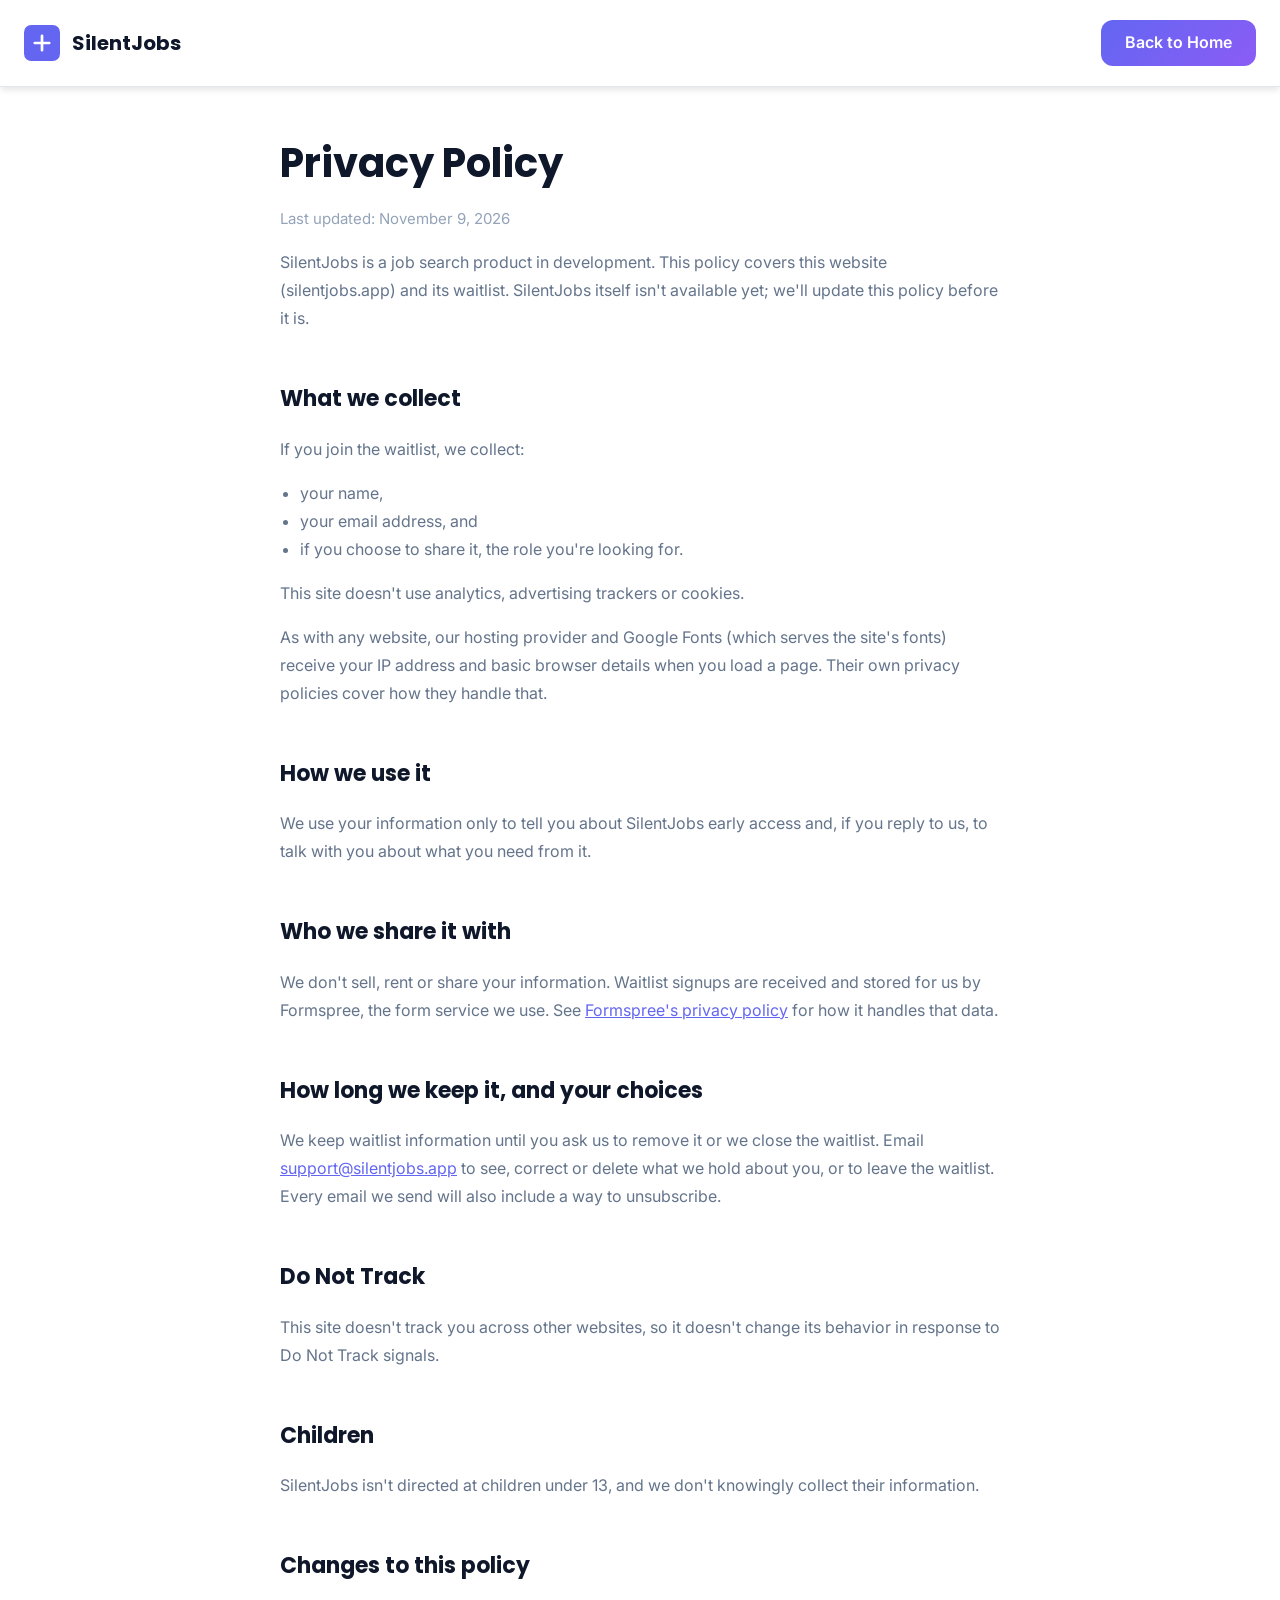
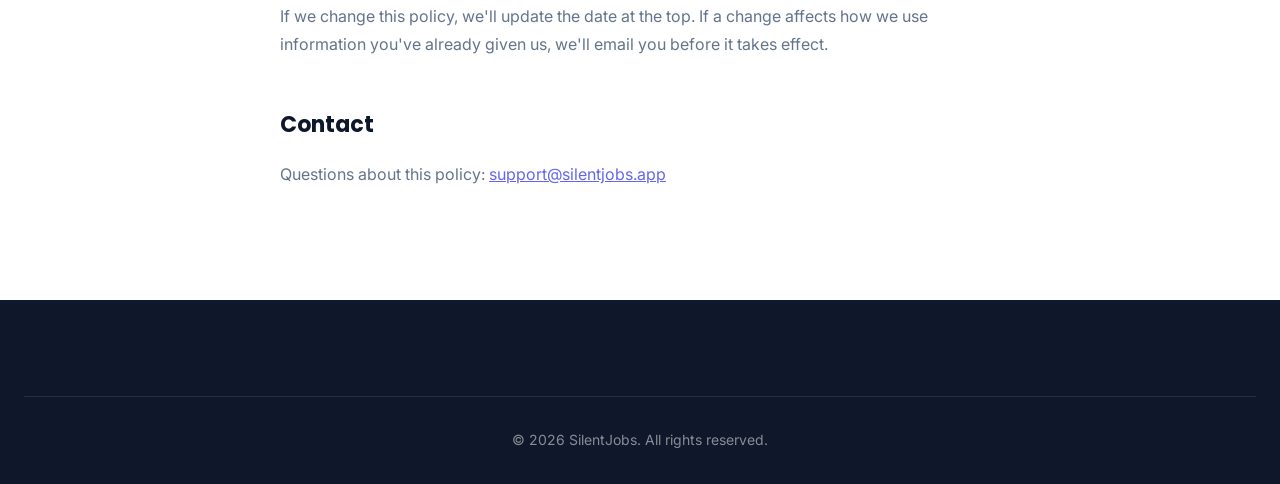
==== commit 2fd30d2d: "Connect waitlist form to Formspree" ====
--- a/privacy.html
+++ b/privacy.html
@@ -55,7 +55,7 @@
                 <p>We use your information only to tell you about SilentJobs early access and, if you reply to us, to talk with you about what you need from it.</p>
 
                 <h2>Who we share it with</h2>
-                <p>We don't sell, rent or share your information. Waitlist signups are received and stored for us by a form service, which may use them only to provide that service to us.</p>
+                <p>We don't sell, rent or share your information. Waitlist signups are received and stored for us by Formspree, the form service we use. See <a href="https://formspree.io/legal/privacy-policy/">Formspree's privacy policy</a> for how it handles that data.</p>
 
                 <h2>How long we keep it, and your choices</h2>
                 <p>We keep waitlist information until you ask us to remove it or we close the waitlist. Email <a href="mailto:support@silentjobs.app">support@silentjobs.app</a> to see, correct or delete what we hold about you, or to leave the waitlist. Every email we send will also include a way to unsubscribe.</p>
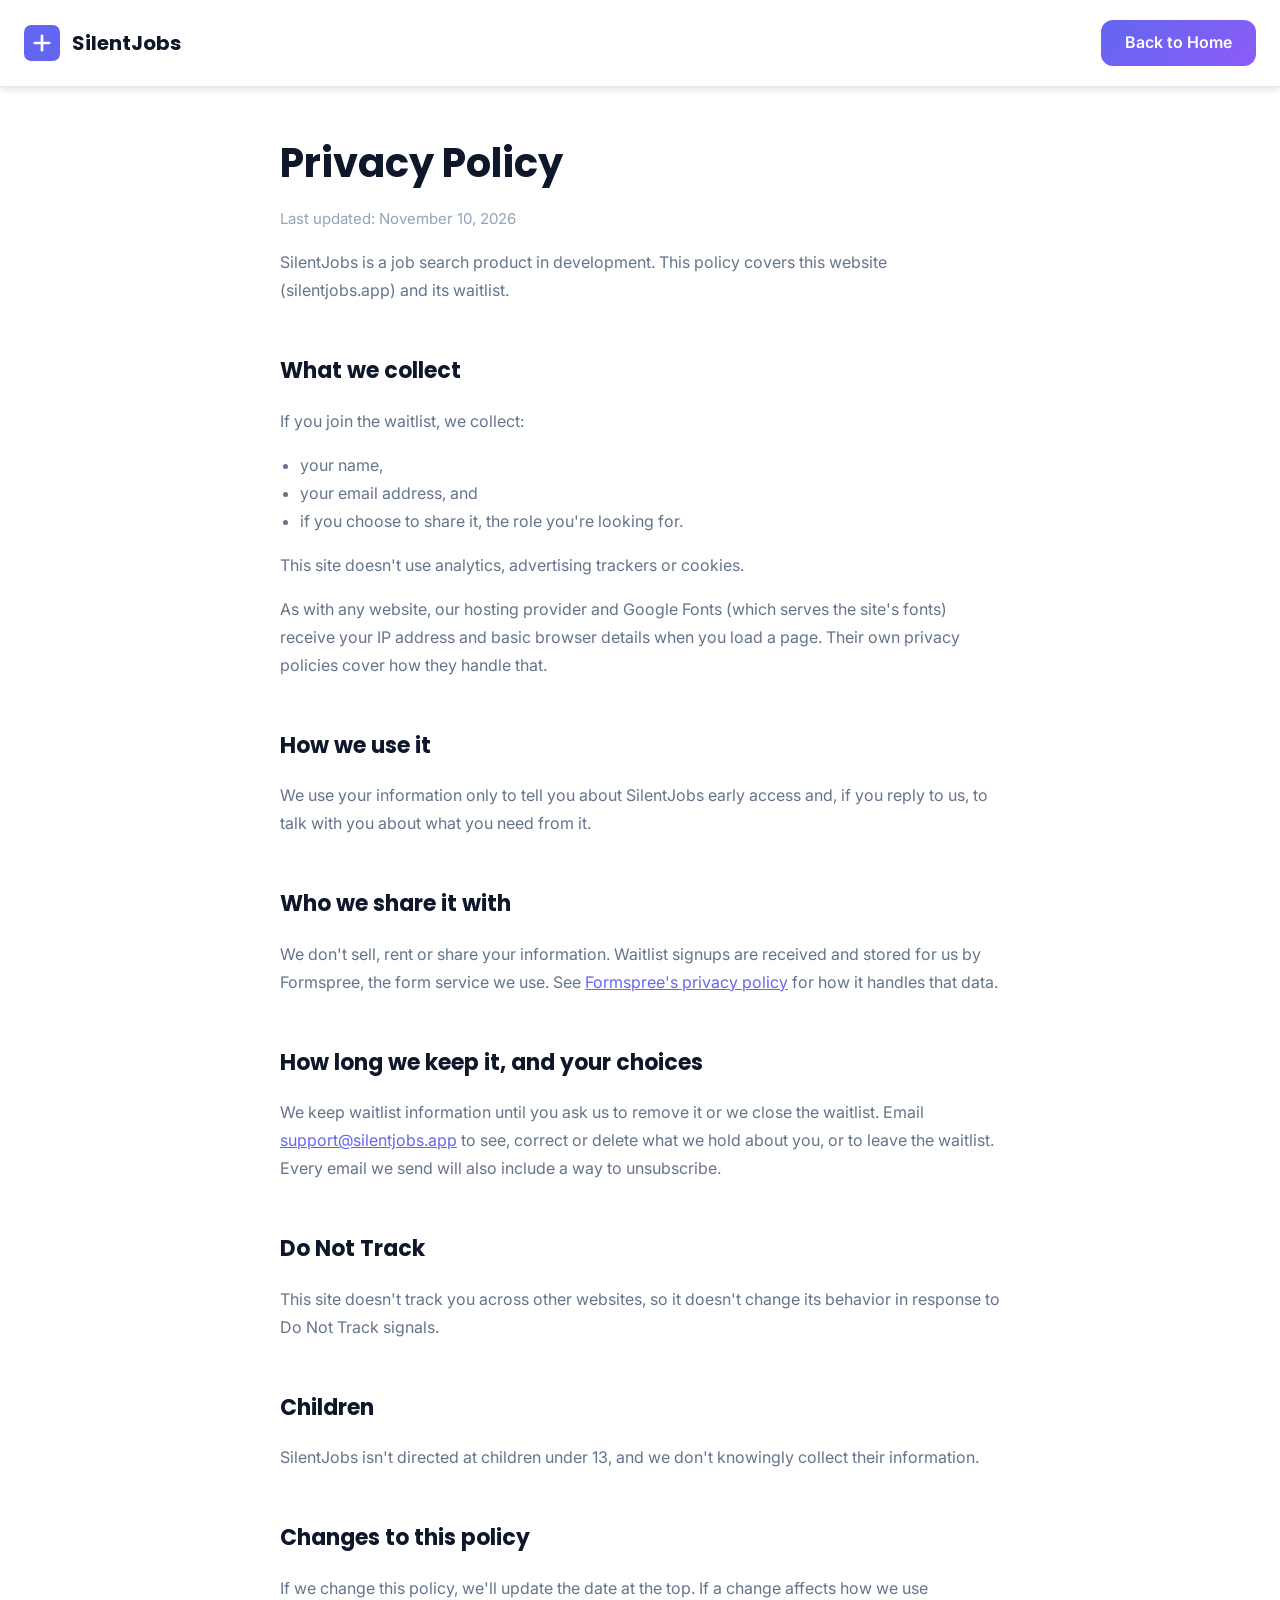
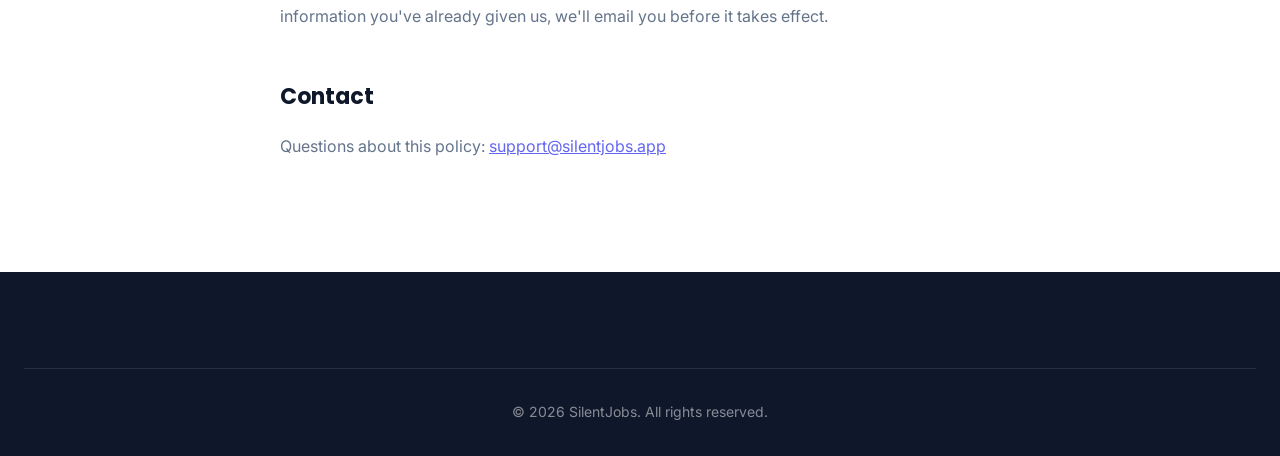
==== commit 3a4bd4db: "Update privacy policy content and last updated date Removed the last updated date and clarified the " ====
--- a/privacy.html
+++ b/privacy.html
@@ -37,9 +37,9 @@
         <div class="container">
             <article class="legal-content">
                 <h1>Privacy Policy</h1>
-                <p class="legal-updated">Last updated: November 9, 2026</p>
+                <p class="legal-updated">Last updated: November 10, 2026</p>
 
-                <p>SilentJobs is a job search product in development. This policy covers this website (silentjobs.app) and its waitlist. SilentJobs itself isn't available yet; we'll update this policy before it is.</p>
+                <p>SilentJobs is a job search product in development. This policy covers this website (silentjobs.app) and its waitlist.</p>
 
                 <h2>What we collect</h2>
                 <p>If you join the waitlist, we collect:</p>
